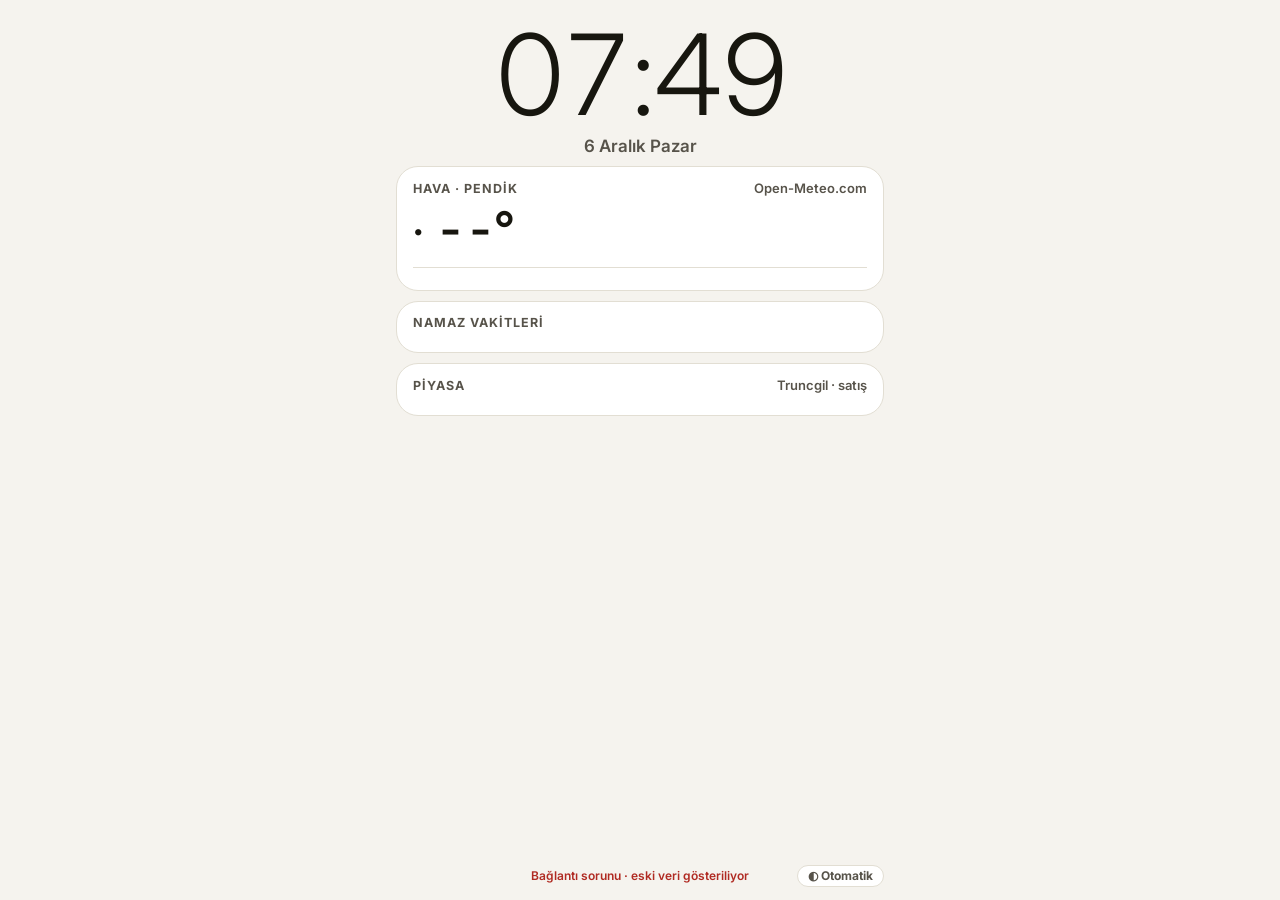
==== ev-paneli/index.html @ a6d19364 "ev-paneli: ilk yayin" ====
<!doctype html>
<html lang="tr">
<head>
<meta charset="utf-8">
<meta name="viewport" content="width=device-width, initial-scale=1, viewport-fit=cover">
<meta name="theme-color" content="#f5f3ee">
<meta name="robots" content="noindex, nofollow">
<link rel="manifest" href="manifest.webmanifest">
<link rel="icon" href="icon-192.png">
<meta name="mobile-web-app-capable" content="yes">
<meta name="apple-mobile-web-app-capable" content="yes">
<title>Ev Paneli</title>
<link rel="preconnect" href="https://fonts.googleapis.com">
<link rel="preconnect" href="https://fonts.gstatic.com" crossorigin>
<link href="https://fonts.googleapis.com/css2?family=Inter:wght@400;500;600;700;800&display=swap" rel="stylesheet">
<style>
  :root {
    --bg: #f5f3ee;
    --card: #ffffff;
    --ink: #17160f;
    --ink-2: #57534a;
    --line: #e2ded3;
    --accent: #a8481f;
    --up: #1f7a45;
    --down: #b02a22;
    --hl: #f9e7dc;
  }
  :root[data-theme="dark"] {
    --bg: #0d0e11;
    --card: #17191d;
    --ink: #f3f2ee;
    --ink-2: #b4b2ab;
    --line: #2a2d33;
    --accent: #f0966a;
    --up: #6fcf95;
    --down: #ee7f78;
    --hl: #33231a;
  }
  * { box-sizing: border-box; margin: 0; padding: 0; }
  html, body { height: 100%; background: var(--bg); }
  body {
    color: var(--ink);
    font-family: "Inter", -apple-system, "Segoe UI", Roboto, "Helvetica Neue", Arial, sans-serif;
    font-weight: 500;
    -webkit-font-smoothing: antialiased;
    -webkit-tap-highlight-color: transparent;
    user-select: none;
    overflow: hidden;
  }
  .num { font-variant-numeric: tabular-nums; font-feature-settings: "tnum" 1; }
  main {
    height: 100%;
    max-width: 520px;
    margin: 0 auto;
    padding: max(14px, env(safe-area-inset-top)) 16px max(14px, env(safe-area-inset-bottom));
    display: flex;
    flex-direction: column;
    gap: 10px;
  }

  /* Saat */
  .clock { text-align: center; padding: 4px 0 0; }
  .time {
    font-size: clamp(64px, 21vw, 112px);
    font-weight: 300;
    letter-spacing: -0.045em;
    line-height: 1;
  }
  .date { margin-top: 6px; font-size: 17px; font-weight: 600; color: var(--ink-2); }

  .card {
    background: var(--card);
    border: 1px solid var(--line);
    border-radius: 22px;
    padding: 13px 16px;
    display: flex; flex-direction: column;
  }
  .label {
    font-size: 12.5px; font-weight: 700; letter-spacing: .08em;
    text-transform: uppercase; color: var(--ink-2); margin-bottom: 9px;
    display: flex; justify-content: space-between; align-items: baseline;
  }
  .label small { font-weight: 600; letter-spacing: 0; text-transform: none; font-size: 13px; }

  /* Hava */
  .wx-top { display: flex; align-items: center; gap: 12px; }
  .wx-icon { font-size: 46px; line-height: 1; }
  .wx-temp { font-size: 48px; font-weight: 600; letter-spacing: -0.03em; line-height: 1; }
  .wx-desc { font-size: 15px; font-weight: 600; color: var(--ink-2); margin-top: 4px; }
  .wx-meta { margin-left: auto; text-align: right; font-size: 13.5px; font-weight: 500; color: var(--ink-2); line-height: 1.4; white-space: nowrap; }
  .wx-meta b { color: var(--ink); font-weight: 700; }
  .days { display: flex; justify-content: space-between; margin-top: 10px; padding-top: 9px; border-top: 1px solid var(--line); }
  .d { text-align: center; flex: 1; }
  .d .dn { font-size: 13px; font-weight: 700; color: var(--ink-2); }
  .d .e { font-size: 24px; margin: 3px 0 2px; line-height: 1.1; }
  .d .hi { font-size: 16px; font-weight: 700; }
  .d .lo { font-size: 13.5px; font-weight: 600; color: var(--ink-2); }
  .d .p { font-size: 11.5px; font-weight: 600; color: var(--accent); height: 14px; }

  /* Namaz */
  .next { font-size: 15px; color: var(--accent); font-weight: 700; text-transform: none; letter-spacing: 0; }
  .prayers { display: grid; grid-template-columns: repeat(6, 1fr); gap: 2px; flex: 1; align-items: center; }
  .pr { text-align: center; padding: 8px 0 7px; border-radius: 12px; }
  .pr .n { font-size: 13px; font-weight: 600; color: var(--ink-2); }
  .pr .v { font-size: 15.5px; font-weight: 700; margin-top: 3px; letter-spacing: -0.02em; }
  .pr.on { background: var(--hl); }
  .pr.on .n { color: var(--accent); font-weight: 700; }

  /* Piyasa */
  .mk { display: grid; grid-template-columns: 1fr 1fr; gap: 9px 12px; flex: 1; align-content: center; }
  .m .n { font-size: 14px; font-weight: 600; color: var(--ink-2); white-space: nowrap; }
  .m .v { font-size: 23px; font-weight: 700; letter-spacing: -0.02em; margin-top: 2px; }
  .m .c { font-size: 13px; font-weight: 700; margin-left: 4px; }
  .up { color: var(--up); } .down { color: var(--down); }

  .footbar { position: relative; margin-top: auto; text-align: center; min-height: 20px; }
  .foot { font-size: 12px; font-weight: 600; color: var(--ink-2); line-height: 20px; }
  #themeBtn {
    position: absolute; right: 0; top: 50%; transform: translateY(-50%);
    font: inherit; font-size: 12px; font-weight: 700; color: var(--ink-2);
    background: var(--card); border: 1px solid var(--line); border-radius: 999px;
    padding: 2px 10px; line-height: 16px; cursor: pointer; user-select: none;
  }
  #themeBtn:active { background: var(--hl); color: var(--accent); }
  #themeBtn:focus, #themeBtn:focus-visible { outline: none; }
  .clock { cursor: pointer; touch-action: manipulation; }
  #toast {
    position: fixed; left: 50%; bottom: 12%; transform: translateX(-50%);
    background: var(--ink); color: var(--bg); font-size: 16px; font-weight: 700;
    padding: 9px 20px; border-radius: 999px; opacity: 0; pointer-events: none;
    transition: opacity .2s; white-space: nowrap; z-index: 10;
  }
  #toast.on { opacity: .94; }
  #themeBtn::after { content: ""; position: absolute; inset: -8px -6px; }
  .stale { color: var(--down); }

  /* Kısa dikey ekran */
  @media (orientation: portrait) and (max-height: 700px) {
    main { gap: 8px; padding-top: 8px; padding-bottom: 8px; }
    .time { font-size: 64px; }
    .card { padding: 12px 14px; }
    .wx-icon, .wx-temp { font-size: 40px; }
  }

  /* Yatay ekran: iki sütun */
  @media (orientation: landscape) and (max-height: 600px) {
    main {
      max-width: none;
      display: grid;
      grid-template-columns: 1fr 1.3fr;
      grid-template-rows: auto 1fr auto;
      grid-template-areas: "clock wx" "mkt prs" "foot foot";
      gap: 8px 10px;
      padding: max(8px, env(safe-area-inset-top)) max(14px, env(safe-area-inset-right)) 4px max(14px, env(safe-area-inset-left));
    }
    .clock { grid-area: clock; display: flex; flex-direction: column; justify-content: center; padding: 0; min-height: 0; }
    #wx { grid-area: wx; } #prs { grid-area: prs; } #mkt { grid-area: mkt; }
    .footbar { grid-area: foot; margin: 0; min-height: 18px; }
    .foot { font-size: 11px; line-height: 18px; }
    #themeBtn { font-size: 11px; padding: 1px 9px; line-height: 15px; }
    .time { font-size: min(34vh, 15vw); }
    .date { margin-top: 2px; font-size: 16px; }
    .card { padding: 9px 13px; border-radius: 16px; min-height: 0; }
    .label { margin-bottom: 6px; font-size: 11.5px; }
    .label small { font-size: 12px; }
    .wx-top { gap: 10px; }
    .wx-icon { font-size: 36px; } .wx-temp { font-size: 38px; }
    .wx-desc { font-size: 13px; margin-top: 2px; }
    .wx-meta { font-size: 12.5px; line-height: 1.2; }
    .days { margin-top: 7px; padding-top: 6px; }
    .d .dn { font-size: 12px; } .d .e { font-size: 20px; margin: 2px 0 1px; }
    .d .hi { font-size: 15px; } .d .lo { font-size: 12.5px; } .d .p { display: none; }
    .next { font-size: 14px; }
    .pr { padding: 8px 0 7px; } .pr .n { font-size: 12.5px; } .pr .v { font-size: 17px; }
    .mk { gap: 4px 8px; align-content: space-around; }
    .m .n { font-size: 12.5px; }
    .m .v { font-size: 21px; margin-top: 1px; }
    .m .c { font-size: 12px; margin-left: 4px; }
  }
</style>
</head>
<body>
<main>
  <section class="clock">
    <div class="time num" id="time">--:--</div>
    <div class="date" id="date">&nbsp;</div>
  </section>

  <section class="card" id="wx">
    <div class="label"><span>Hava · Pendik</span><small id="wx-up">Open-Meteo.com</small></div>
    <div class="wx-top">
      <div class="wx-icon" id="wx-icon">·</div>
      <div>
        <div class="wx-temp num" id="wx-temp">--°</div>
        <div class="wx-desc" id="wx-desc"></div>
      </div>
      <div class="wx-meta" id="wx-meta"></div>
    </div>
    <div class="days" id="days"></div>
  </section>

  <section class="card" id="prs">
    <div class="label"><span>Namaz vakitleri</span><span class="next num" id="next"></span></div>
    <div class="prayers" id="prayers"></div>
  </section>

  <section class="card" id="mkt">
    <div class="label"><span>Piyasa</span><small>Truncgil · satış</small></div>
    <div class="mk" id="mk"></div>
  </section>

  <div id="toast" role="status"></div>
  <div class="footbar"><div class="foot num" id="foot"></div><button id="themeBtn" type="button" aria-label="Tema"></button></div>
</main>

<script>
(function () {
  'use strict';
  var TZ = 'Europe/Istanbul';
  var LAT = 40.875, LON = 29.233;   // Pendik

  /* ---------- Tema: açık öncelikli; ?tema=acik | koyu | oto ---------- */
  var params = new URLSearchParams(location.search);
  var THEMES = ['oto', 'acik', 'koyu'];
  var THEME_LABEL = { oto: '◐ Otomatik', acik: '☀ Açık', koyu: '☾ Koyu' };
  function storedTheme() { try { var v = localStorage.getItem('ep_tema'); return THEMES.indexOf(v) >= 0 ? v : null; } catch (e) { return null; } }
  var themePref = storedTheme() || (THEMES.indexOf(params.get('tema')) >= 0 ? params.get('tema') : 'oto');
  function applyTheme() {
    var dark = false;
    if (themePref === 'koyu') dark = true;
    else if (themePref === 'oto') { var h = istParts().h; dark = (h >= 22 || h < 7); }  // gece 22:00–07:00 koyu
    document.documentElement.setAttribute('data-theme', dark ? 'dark' : 'light');
    var b = document.getElementById('themeBtn'); if (b) b.textContent = THEME_LABEL[themePref];
    var m = document.querySelector('meta[name=theme-color]');
    if (m) m.setAttribute('content', dark ? '#0d0e11' : '#f5f3ee');
  }

  /* ---------- Yardımcılar ---------- */
  function istParts(d) {
    d = d || new Date();
    var f = new Intl.DateTimeFormat('tr-TR', { timeZone: TZ, hour: '2-digit', minute: '2-digit', hourCycle: 'h23',
      day: '2-digit', month: '2-digit', year: 'numeric' }).formatToParts(d);
    var o = {}; f.forEach(function (p) { o[p.type] = p.value; });
    return { h: +o.hour, m: +o.minute, d: o.day, mo: o.month, y: o.year };
  }
  function pad(n) { return (n < 10 ? '0' : '') + n; }
  function $(id) { return document.getElementById(id); }
  function save(k, v) { try { localStorage.setItem('ep_' + k, JSON.stringify({ t: Date.now(), v: v })); } catch (e) {} }
  function load(k) { try { return JSON.parse(localStorage.getItem('ep_' + k)); } catch (e) { return null; } }
  function getJSON(url) {
    return new Promise(function (res, rej) {
      var ctl = ('AbortController' in window) ? new AbortController() : null;
      var to = setTimeout(function () { if (ctl) ctl.abort(); rej(new Error('timeout')); }, 15000);
      fetch(url, ctl ? { signal: ctl.signal } : {}).then(function (r) {
        clearTimeout(to);
        if (!r.ok) throw new Error('HTTP ' + r.status);
        return r.json();
      }).then(res, rej);
    });
  }
  var trNum = new Intl.NumberFormat('tr-TR', { minimumFractionDigits: 2, maximumFractionDigits: 2 });
  var trInt = new Intl.NumberFormat('tr-TR', { maximumFractionDigits: 0 });

  /* ---------- Saat & tarih ---------- */
  var lastMin = -1;
  function tick() {
    var p = istParts();
    if (p.m !== lastMin) {
      lastMin = p.m;
      $('time').textContent = pad(p.h) + ':' + pad(p.m);
      $('date').textContent = new Intl.DateTimeFormat('tr-TR', { timeZone: TZ, weekday: 'long', day: 'numeric', month: 'long' }).format(new Date());
      applyTheme();
      renderPrayers();
      if (p.h === 4 && p.m === 0) location.reload();   // günde bir tazele
    }
  }

  /* ---------- Hava ---------- */
  var WX = {
    0: ['☀️', 'Açık'], 1: ['🌤️', 'Çoğunlukla açık'], 2: ['⛅', 'Parçalı bulutlu'], 3: ['☁️', 'Kapalı'],
    45: ['🌫️', 'Sisli'], 48: ['🌫️', 'Kırağılı sis'],
    51: ['🌦️', 'Hafif çise'], 53: ['🌦️', 'Çise'], 55: ['🌧️', 'Yoğun çise'],
    56: ['🌧️', 'Donan çise'], 57: ['🌧️', 'Donan çise'],
    61: ['🌧️', 'Hafif yağmur'], 63: ['🌧️', 'Yağmur'], 65: ['🌧️', 'Kuvvetli yağmur'],
    66: ['🌧️', 'Donan yağmur'], 67: ['🌧️', 'Donan yağmur'],
    71: ['🌨️', 'Hafif kar'], 73: ['🌨️', 'Kar'], 75: ['❄️', 'Yoğun kar'], 77: ['🌨️', 'Kar taneleri'],
    80: ['🌦️', 'Sağanak'], 81: ['🌧️', 'Sağanak'], 82: ['⛈️', 'Şiddetli sağanak'],
    85: ['🌨️', 'Kar sağanağı'], 86: ['🌨️', 'Kar sağanağı'],
    95: ['⛈️', 'Gök gürültülü fırtına'], 96: ['⛈️', 'Dolu'], 99: ['⛈️', 'Şiddetli dolu']
  };
  function wx(code, isDay) {
    var w = WX[code] || ['·', ''];
    if (isDay === 0 && (code === 0 || code === 1)) return ['🌙', w[1]];
    return w;
  }
  function renderWeather(d) {
    if (!d || !d.current || !d.daily) return;
    var c = d.current, w = wx(c.weather_code, c.is_day), dy = d.daily;
    $('wx-icon').textContent = w[0];
    $('wx-temp').textContent = Math.round(c.temperature_2m) + '°';
    $('wx-desc').textContent = w[1];
    $('wx-meta').innerHTML =
      '<div><b class="num">↑' + Math.round(dy.temperature_2m_max[0]) + '°</b> <b class="num">↓' + Math.round(dy.temperature_2m_min[0]) + '°</b></div>' +
      '<div>Hissedilen <b class="num">' + Math.round(c.apparent_temperature) + '°</b></div>' +
      '<div>Nem <b class="num">%' + Math.round(c.relative_humidity_2m) + '</b></div>' +
      '<div>Rüzgâr <b class="num">' + Math.round(c.wind_speed_10m) + '</b> km/sa</div>';
    // sonraki 5 gün
    var out = '', dayFmt = new Intl.DateTimeFormat('tr-TR', { timeZone: 'UTC', weekday: 'short' });
    for (var i = 1; i <= 5 && i < dy.time.length; i++) {
      var name = dayFmt.format(new Date(dy.time[i] + 'T12:00:00Z')).replace('.', '');
      var dw = wx(dy.weather_code[i], 1), pp = Math.round(Number(dy.precipitation_probability_max[i]) || 0);
      out += '<div class="d"><div class="dn">' + name + '</div><div class="e">' + dw[0] + '</div>' +
        '<div class="hi num">' + Math.round(dy.temperature_2m_max[i]) + '°</div>' +
        '<div class="lo num">' + Math.round(dy.temperature_2m_min[i]) + '°</div>' +
        '<div class="p num">' + (pp >= 30 ? '💧' + pp + '%' : '') + '</div></div>';
    }
    $('days').innerHTML = out;
  }
  function fetchWeather() {
    var url = 'https://api.open-meteo.com/v1/forecast?latitude=' + LAT + '&longitude=' + LON +
      '&current=temperature_2m,apparent_temperature,weather_code,wind_speed_10m,relative_humidity_2m,is_day' +
      '&daily=weather_code,temperature_2m_max,temperature_2m_min,precipitation_probability_max' +
      '&timezone=Europe%2FIstanbul&forecast_days=6';
    return getJSON(url).then(function (d) { save('wx2', d); renderWeather(d); stamp('wx', true); })
      .catch(function () { stamp('wx', false); });
  }

  /* ---------- Namaz ---------- */
  var NAMES = [['Fajr', 'İmsak'], ['Sunrise', 'Güneş'], ['Dhuhr', 'Öğle'], ['Asr', 'İkindi'], ['Maghrib', 'Akşam'], ['Isha', 'Yatsı']];
  var prayerData = null;
  function renderPrayers() {
    if (!prayerData) return;
    var p = istParts(), nowMin = p.h * 60 + p.m, nextIdx = -1, i;
    var mins = NAMES.map(function (n) { var s = prayerData.t[n[0]].slice(0, 5).split(':'); return +s[0] * 60 + +s[1]; });
    for (i = 0; i < mins.length; i++) if (mins[i] > nowMin) { nextIdx = i; break; }
    var html = '';
    NAMES.forEach(function (n, idx) {
      html += '<div class="pr' + (idx === nextIdx ? ' on' : '') + '"><div class="n">' + n[1] + '</div><div class="v num">' +
        prayerData.t[n[0]].slice(0, 5) + '</div></div>';
    });
    $('prayers').innerHTML = html;
    var diff, name;
    if (nextIdx >= 0) { diff = mins[nextIdx] - nowMin; name = NAMES[nextIdx][1]; }
    else { diff = 24 * 60 - nowMin + mins[0]; name = NAMES[0][1]; }
    var hh = Math.floor(diff / 60), mm = diff % 60;
    $('next').textContent = name + ' · ' + (hh ? hh + ' sa ' : '') + mm + ' dk';
  }
  // API'den gelen saatler HTML'e girmeden önce katı biçimle doğrulanır: yalnızca "SS:DD" kabul edilir.
  var TIME_RE = /^([01]\d|2[0-3]):[0-5]\d/;
  function cleanTimes(src) {
    if (!src) return null;
    var out = {};
    for (var i = 0; i < NAMES.length; i++) {
      var v = src[NAMES[i][0]];
      if (typeof v !== 'string' || !TIME_RE.test(v)) return null;
      out[NAMES[i][0]] = v.slice(0, 5);
    }
    return out;
  }
  function fetchPrayers() {
    var p = istParts(), ds = p.d + '-' + p.mo + '-' + p.y;
    if (prayerData && prayerData.date === ds) return Promise.resolve();
    var url = 'https://api.aladhan.com/v1/timings/' + ds + '?latitude=' + LAT + '&longitude=' + LON +
      '&method=13&timezonestring=' + encodeURIComponent(TZ);
    return getJSON(url).then(function (d) {
      var t = cleanTimes(d && d.data && d.data.timings);
      if (!t) throw new Error('geçersiz namaz verisi');
      prayerData = { date: ds, t: t };
      save('pr', prayerData); renderPrayers();
    }).catch(function () {});
  }

  /* ---------- Piyasa ---------- */
  var MK = [['USD', 'Dolar', 2], ['EUR', 'Euro', 2], ['GRA', 'Gram altın', 0], ['CUMHURIYETALTINI', 'Cumhuriyet', 0]];
  function renderMarket(d) {
    var h = '';
    MK.forEach(function (m) {
      var x = d[m[0]]; if (!x) return;
      var ch = +x.Change, cls = ch > 0 ? 'up' : (ch < 0 ? 'down' : '');
      var arrow = ch > 0 ? '▲' : (ch < 0 ? '▼' : '');
      var val = m[2] ? trNum.format(x.Selling) : trInt.format(x.Selling);
      h += '<div class="m"><div class="n">' + m[1] + ' <span class="c num ' + cls + '">' + arrow + '%' + trNum.format(Math.abs(ch)) + '</span></div>' +
        '<div class="v num">' + val + ' ₺</div></div>';
    });
    $('mk').innerHTML = h;
  }
  function fetchMarket() {
    return getJSON('https://finans.truncgil.com/v4/today.json')
      .then(function (d) { save('mk', d); renderMarket(d); stamp('mk', true); })
      .catch(function () { stamp('mk', false); });
  }

  /* ---------- Alt bilgi ---------- */
  var ok = { wx: true, mk: true };
  function stamp(k, good) {
    ok[k] = good;
    var p = istParts();
    $('foot').innerHTML = !(ok.wx && ok.mk) ? '<span class="stale">Bağlantı sorunu · eski veri gösteriliyor</span>' :
      'Güncellendi ' + pad(p.h) + ':' + pad(p.m);
  }

  /* ---------- Ekran açık kalsın ---------- */
  function keepAwake() {
    if ('wakeLock' in navigator && document.visibilityState === 'visible') {
      navigator.wakeLock.request('screen').catch(function () {});
    }
  }
  document.addEventListener('visibilitychange', keepAwake);

  /* ---------- Tema düğmesi: Otomatik → Açık → Koyu ---------- */
  var toastTimer = null;
  function toast(msg) {
    var t = document.getElementById('toast'); t.textContent = msg; t.className = 'on';
    clearTimeout(toastTimer); toastTimer = setTimeout(function () { t.className = ''; }, 1400);
  }
  function cycleTheme() {
    themePref = THEMES[(THEMES.indexOf(themePref) + 1) % THEMES.length];
    try { localStorage.setItem('ep_tema', themePref); } catch (e) {}
    applyTheme();
    toast('Tema: ' + THEME_LABEL[themePref].slice(2));
  }
  document.getElementById('themeBtn').addEventListener('click', cycleTheme);
  document.querySelector('.clock').addEventListener('click', cycleTheme);   // büyük saat alanına dokunmak da temayı değiştirir

  /* ---------- Başlat ---------- */
  function boot() {
    var c;
    if ((c = load('wx2'))) renderWeather(c.v);
    if ((c = load('mk'))) renderMarket(c.v);
    if ((c = load('pr')) && c.v && cleanTimes(c.v.t)) { prayerData = { date: c.v.date, t: cleanTimes(c.v.t) }; }
    tick(); applyTheme();
    fetchWeather(); fetchMarket(); fetchPrayers();
    setInterval(tick, 1000);
    setInterval(fetchWeather, 15 * 60 * 1000);
    setInterval(fetchMarket, 5 * 60 * 1000);
    setInterval(fetchPrayers, 30 * 60 * 1000);
    keepAwake();
  }
  boot();
})();
</script>
</body>
</html>
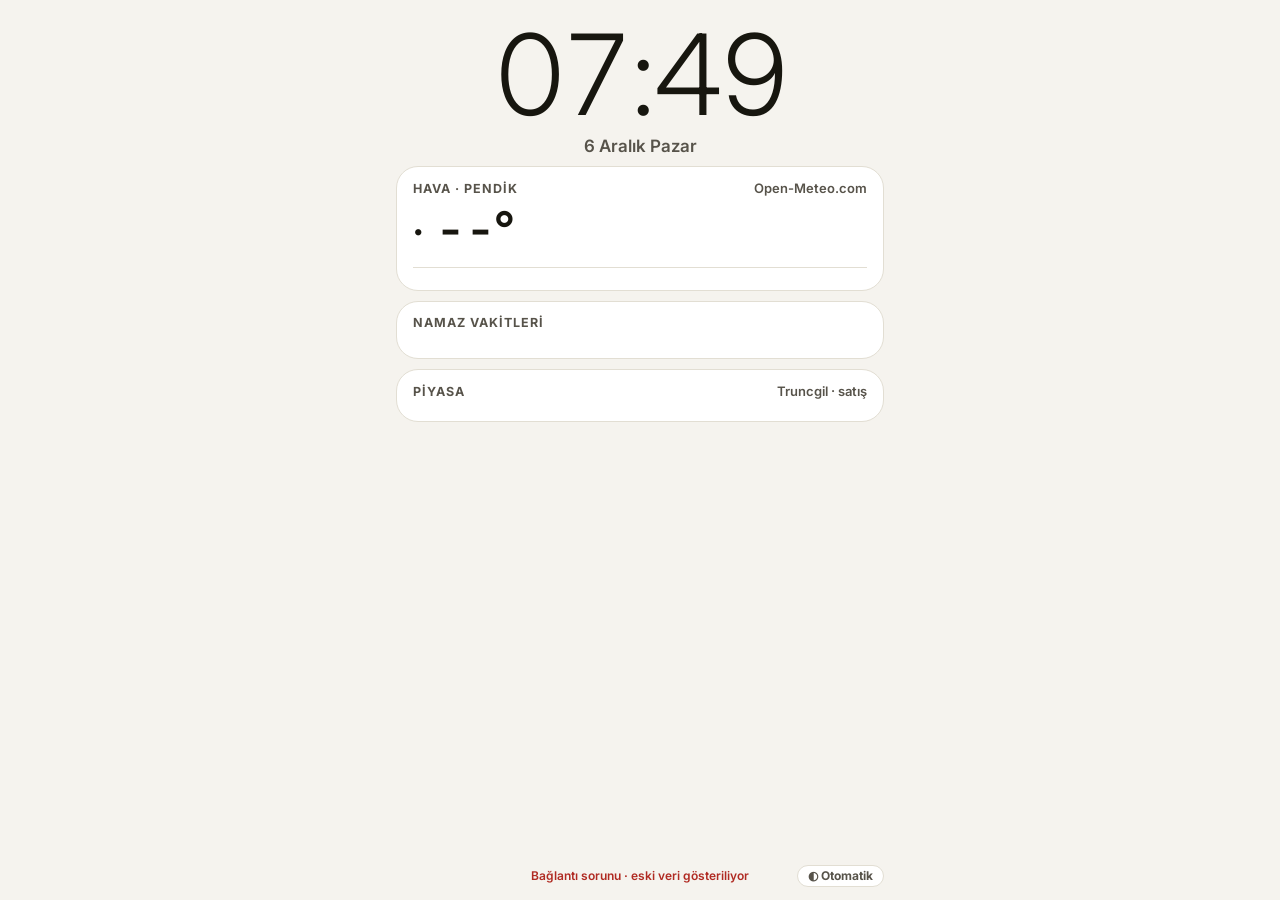
==== commit d7921dd5: "ev-paneli: namaz vakitleri 3x2 duzen" ====
--- a/ev-paneli/index.html
+++ b/ev-paneli/index.html
@@ -99,10 +99,11 @@
 
   /* Namaz */
   .next { font-size: 15px; color: var(--accent); font-weight: 700; text-transform: none; letter-spacing: 0; }
-  .prayers { display: grid; grid-template-columns: repeat(6, 1fr); gap: 2px; flex: 1; align-items: center; }
-  .pr { text-align: center; padding: 8px 0 7px; border-radius: 12px; }
+  /* 3 sütun x 2 satır: İmsak-Güneş | Öğle-İkindi | Akşam-Yatsı (sütun sütun dolar) */
+  .prayers { display: grid; grid-template-columns: repeat(3, minmax(0, 1fr)); grid-template-rows: repeat(2, auto); grid-auto-flow: column; gap: 6px; flex: 1; align-content: center; }
+  .pr { display: flex; flex-direction: column; align-items: center; padding: 8px 4px 7px; border-radius: 12px; }
   .pr .n { font-size: 13px; font-weight: 600; color: var(--ink-2); }
-  .pr .v { font-size: 15.5px; font-weight: 700; margin-top: 3px; letter-spacing: -0.02em; }
+  .pr .v { font-size: 17px; font-weight: 700; letter-spacing: -0.02em; margin-top: 2px; }
   .pr.on { background: var(--hl); }
   .pr.on .n { color: var(--accent); font-weight: 700; }
 
@@ -171,7 +172,9 @@
     .d .dn { font-size: 12px; } .d .e { font-size: 20px; margin: 2px 0 1px; }
     .d .hi { font-size: 15px; } .d .lo { font-size: 12.5px; } .d .p { display: none; }
     .next { font-size: 14px; }
-    .pr { padding: 8px 0 7px; } .pr .n { font-size: 12.5px; } .pr .v { font-size: 17px; }
+    .prayers { gap: 4px 6px; }
+    .pr { flex-direction: row; justify-content: space-between; align-items: baseline; gap: 4px; padding: 8px 10px; }
+    .pr .n { font-size: 12.5px; } .pr .v { font-size: 17px; margin-top: 0; }
     .mk { gap: 4px 8px; align-content: space-around; }
     .m .n { font-size: 12.5px; }
     .m .v { font-size: 21px; margin-top: 1px; }
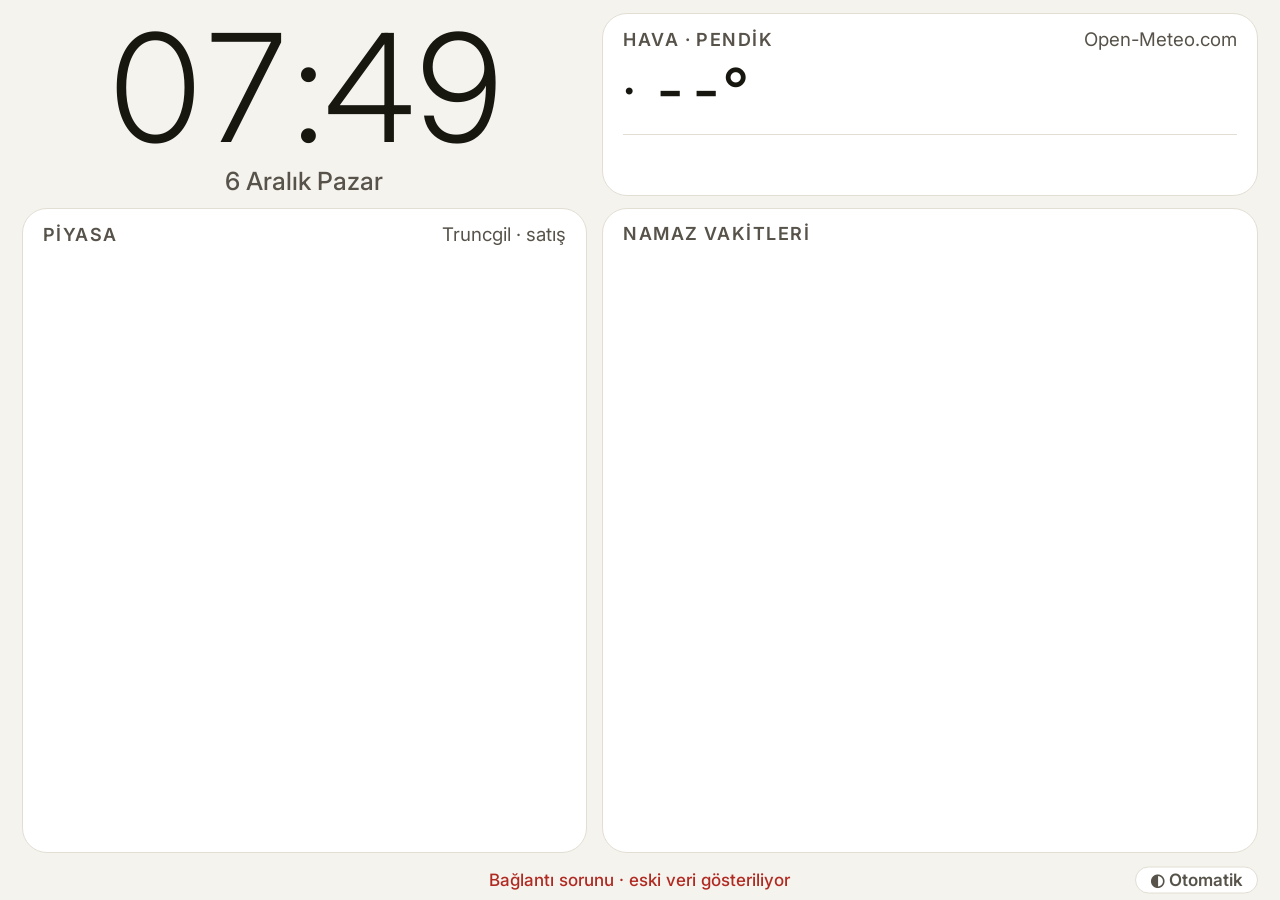
==== commit df6c9a3f: "ev-paneli: daha hafif yazi kalinligi ve her ekran boyutuna orantili yerlesim" ====
--- a/ev-paneli/index.html
+++ b/ev-paneli/index.html
@@ -41,7 +41,7 @@
   body {
     color: var(--ink);
     font-family: "Inter", -apple-system, "Segoe UI", Roboto, "Helvetica Neue", Arial, sans-serif;
-    font-weight: 500;
+    font-weight: 400;
     -webkit-font-smoothing: antialiased;
     -webkit-tap-highlight-color: transparent;
     user-select: none;
@@ -66,7 +66,7 @@
     letter-spacing: -0.045em;
     line-height: 1;
   }
-  .date { margin-top: 6px; font-size: 17px; font-weight: 600; color: var(--ink-2); }
+  .date { margin-top: 6px; font-size: 17px; font-weight: 500; color: var(--ink-2); }
 
   .card {
     background: var(--card);
@@ -76,49 +76,49 @@
     display: flex; flex-direction: column;
   }
   .label {
-    font-size: 12.5px; font-weight: 700; letter-spacing: .08em;
+    font-size: 12.5px; font-weight: 600; letter-spacing: .08em;
     text-transform: uppercase; color: var(--ink-2); margin-bottom: 9px;
     display: flex; justify-content: space-between; align-items: baseline;
   }
-  .label small { font-weight: 600; letter-spacing: 0; text-transform: none; font-size: 13px; }
+  .label small { font-weight: 400; letter-spacing: 0; text-transform: none; font-size: 13px; }
 
   /* Hava */
   .wx-top { display: flex; align-items: center; gap: 12px; }
   .wx-icon { font-size: 46px; line-height: 1; }
-  .wx-temp { font-size: 48px; font-weight: 600; letter-spacing: -0.03em; line-height: 1; }
-  .wx-desc { font-size: 15px; font-weight: 600; color: var(--ink-2); margin-top: 4px; }
-  .wx-meta { margin-left: auto; text-align: right; font-size: 13.5px; font-weight: 500; color: var(--ink-2); line-height: 1.4; white-space: nowrap; }
-  .wx-meta b { color: var(--ink); font-weight: 700; }
+  .wx-temp { font-size: 48px; font-weight: 500; letter-spacing: -0.03em; line-height: 1; }
+  .wx-desc { font-size: 15px; font-weight: 500; color: var(--ink-2); margin-top: 4px; }
+  .wx-meta { margin-left: auto; text-align: right; font-size: 13.5px; font-weight: 400; color: var(--ink-2); line-height: 1.4; white-space: nowrap; }
+  .wx-meta b { color: var(--ink); font-weight: 600; }
   .days { display: flex; justify-content: space-between; margin-top: 10px; padding-top: 9px; border-top: 1px solid var(--line); }
   .d { text-align: center; flex: 1; }
-  .d .dn { font-size: 13px; font-weight: 700; color: var(--ink-2); }
+  .d .dn { font-size: 13px; font-weight: 500; color: var(--ink-2); }
   .d .e { font-size: 24px; margin: 3px 0 2px; line-height: 1.1; }
-  .d .hi { font-size: 16px; font-weight: 700; }
-  .d .lo { font-size: 13.5px; font-weight: 600; color: var(--ink-2); }
-  .d .p { font-size: 11.5px; font-weight: 600; color: var(--accent); height: 14px; }
+  .d .hi { font-size: 16px; font-weight: 600; }
+  .d .lo { font-size: 13.5px; font-weight: 400; color: var(--ink-2); }
+  .d .p { font-size: 11.5px; font-weight: 500; color: var(--accent); height: 14px; }
 
   /* Namaz */
-  .next { font-size: 15px; color: var(--accent); font-weight: 700; text-transform: none; letter-spacing: 0; }
+  .next { font-size: 15px; color: var(--accent); font-weight: 600; text-transform: none; letter-spacing: 0; }
   /* 3 sütun x 2 satır: İmsak-Güneş | Öğle-İkindi | Akşam-Yatsı (sütun sütun dolar) */
   .prayers { display: grid; grid-template-columns: repeat(3, minmax(0, 1fr)); grid-template-rows: repeat(2, auto); grid-auto-flow: column; gap: 6px; flex: 1; align-content: center; }
   .pr { display: flex; flex-direction: column; align-items: center; padding: 8px 4px 7px; border-radius: 12px; }
-  .pr .n { font-size: 13px; font-weight: 600; color: var(--ink-2); }
-  .pr .v { font-size: 17px; font-weight: 700; letter-spacing: -0.02em; margin-top: 2px; }
+  .pr .n { font-size: 13px; font-weight: 500; color: var(--ink-2); }
+  .pr .v { font-size: 17px; font-weight: 600; letter-spacing: -0.02em; margin-top: 2px; }
   .pr.on { background: var(--hl); }
-  .pr.on .n { color: var(--accent); font-weight: 700; }
+  .pr.on .n { color: var(--accent); font-weight: 600; }
 
   /* Piyasa */
   .mk { display: grid; grid-template-columns: 1fr 1fr; gap: 9px 12px; flex: 1; align-content: center; }
-  .m .n { font-size: 14px; font-weight: 600; color: var(--ink-2); white-space: nowrap; }
-  .m .v { font-size: 23px; font-weight: 700; letter-spacing: -0.02em; margin-top: 2px; }
-  .m .c { font-size: 13px; font-weight: 700; margin-left: 4px; }
+  .m .n { font-size: 14px; font-weight: 500; color: var(--ink-2); white-space: nowrap; }
+  .m .v { font-size: 23px; font-weight: 600; letter-spacing: -0.02em; margin-top: 2px; }
+  .m .c { font-size: 13px; font-weight: 600; margin-left: 4px; }
   .up { color: var(--up); } .down { color: var(--down); }
 
   .footbar { position: relative; margin-top: auto; text-align: center; min-height: 20px; }
-  .foot { font-size: 12px; font-weight: 600; color: var(--ink-2); line-height: 20px; }
+  .foot { font-size: 12px; font-weight: 500; color: var(--ink-2); line-height: 20px; }
   #themeBtn {
     position: absolute; right: 0; top: 50%; transform: translateY(-50%);
-    font: inherit; font-size: 12px; font-weight: 700; color: var(--ink-2);
+    font: inherit; font-size: 12px; font-weight: 600; color: var(--ink-2);
     background: var(--card); border: 1px solid var(--line); border-radius: 999px;
     padding: 2px 10px; line-height: 16px; cursor: pointer; user-select: none;
   }
@@ -127,58 +127,103 @@
   .clock { cursor: pointer; touch-action: manipulation; }
   #toast {
     position: fixed; left: 50%; bottom: 12%; transform: translateX(-50%);
-    background: var(--ink); color: var(--bg); font-size: 16px; font-weight: 700;
+    background: var(--ink); color: var(--bg); font-size: 16px; font-weight: 600;
     padding: 9px 20px; border-radius: 999px; opacity: 0; pointer-events: none;
     transition: opacity .2s; white-space: nowrap; z-index: 10;
   }
   #toast.on { opacity: .94; }
-  #themeBtn::after { content: ""; position: absolute; inset: -8px -6px; }
+  #themeBtn::after { content: ""; position: absolute; top: -8px; right: -6px; bottom: -8px; left: -6px; }
   .stale { color: var(--down); }
 
+  /* Dikey ekran: tüm ölçüler --u birimine bağlıdır (tasarım yüksekliği ≈215u; küçük ekranda orantılı küçülür). */
+  @media (orientation: portrait) {
+    :root { --u: min(1vw, 0.465vh, 5px); }
+    main { padding: max(calc(var(--u) * 3.889), env(safe-area-inset-top)) calc(var(--u) * 4.444) max(calc(var(--u) * 3.889), env(safe-area-inset-bottom)); gap: calc(var(--u) * 2.778); }
+    /* Saat */
+  .clock { padding: calc(var(--u) * 1.111) 0 0; }
+    .time { font-size: clamp(calc(var(--u) * 17.778), 21vw, calc(var(--u) * 31.111)); }
+    .date { margin-top: calc(var(--u) * 1.667); font-size: calc(var(--u) * 4.722); }
+    .card { border-radius: calc(var(--u) * 6.111); padding: calc(var(--u) * 3.611) calc(var(--u) * 4.444); }
+    .label { font-size: calc(var(--u) * 3.472); margin-bottom: calc(var(--u) * 2.5); }
+    .label small { font-size: calc(var(--u) * 3.611); }
+    /* Hava */
+  .wx-top { gap: calc(var(--u) * 3.333); }
+    .wx-icon { font-size: calc(var(--u) * 12.778); }
+    .wx-temp { font-size: calc(var(--u) * 13.333); }
+    .wx-desc { font-size: calc(var(--u) * 4.167); margin-top: calc(var(--u) * 1.111); }
+    .wx-meta { font-size: calc(var(--u) * 3.75); }
+    .days { margin-top: calc(var(--u) * 2.778); padding-top: calc(var(--u) * 2.5); }
+    .d .dn { font-size: calc(var(--u) * 3.611); }
+    .d .e { font-size: calc(var(--u) * 6.667); margin: calc(var(--u) * 0.833) 0 calc(var(--u) * 0.556); }
+    .d .hi { font-size: calc(var(--u) * 4.444); }
+    .d .lo { font-size: calc(var(--u) * 3.75); }
+    .d .p { font-size: calc(var(--u) * 3.194); height: calc(var(--u) * 3.889); }
+    /* Namaz */
+  .next { font-size: calc(var(--u) * 4.167); }
+    /* 3 sütun x 2 satır: İmsak-Güneş | Öğle-İkindi | Akşam-Yatsı (sütun sütun dolar) */
+  .prayers { gap: calc(var(--u) * 1.667); }
+    .pr { padding: calc(var(--u) * 2.222) calc(var(--u) * 1.111) calc(var(--u) * 1.944); border-radius: calc(var(--u) * 3.333); }
+    .pr .n { font-size: calc(var(--u) * 3.611); }
+    .pr .v { font-size: calc(var(--u) * 4.722); margin-top: calc(var(--u) * 0.556); }
+    /* Piyasa */
+  .mk { gap: calc(var(--u) * 2.5) calc(var(--u) * 3.333); }
+    .m .n { font-size: calc(var(--u) * 3.889); }
+    .m .v { font-size: calc(var(--u) * 6.389); margin-top: calc(var(--u) * 0.556); }
+    .m .c { font-size: calc(var(--u) * 3.611); margin-left: calc(var(--u) * 1.111); }
+    .footbar { min-height: calc(var(--u) * 5.556); }
+    .foot { font-size: calc(var(--u) * 3.333); line-height: calc(var(--u) * 5.556); }
+    #themeBtn { font-size: calc(var(--u) * 3.333); border-radius: calc(var(--u) * 277.5); padding: calc(var(--u) * 0.556) calc(var(--u) * 2.778); line-height: calc(var(--u) * 4.444); }
+    #toast { font-size: calc(var(--u) * 4.444); padding: calc(var(--u) * 2.5) calc(var(--u) * 5.556); border-radius: calc(var(--u) * 277.5); }
+    #themeBtn::after { top: calc(var(--u) * -2.222); right: calc(var(--u) * -1.667); bottom: calc(var(--u) * -2.222); left: calc(var(--u) * -1.667); }
+    .time { font-size: calc(var(--u) * 21); }
+    main { max-width: 520px; }
+  }
+
   /* Kısa dikey ekran */
-  @media (orientation: portrait) and (max-height: 700px) {
-    main { gap: 8px; padding-top: 8px; padding-bottom: 8px; }
-    .time { font-size: 64px; }
-    .card { padding: 12px 14px; }
-    .wx-icon, .wx-temp { font-size: 40px; }
-  }
-
-  /* Yatay ekran: iki sütun */
-  @media (orientation: landscape) and (max-height: 600px) {
+
+  /* Yatay ekran: iki sütun. Tüm ölçüler tek bir birime (--u) bağlıdır; 640x360'ta 1u = 3,2px.
+     --u hem genişliğe hem yüksekliğe göre küçülür, böylece her yatay ekranda orantılı sığar. */
+  @media (orientation: landscape) {
+    :root { --u: min(0.5vw, 0.9vh, 5px); }
     main {
       max-width: none;
       display: grid;
-      grid-template-columns: 1fr 1.3fr;
-      grid-template-rows: auto 1fr auto;
+      grid-template-columns: minmax(0, 1.12fr) minmax(0, 1.3fr);
+      grid-template-rows: auto minmax(0, 1fr) auto;
       grid-template-areas: "clock wx" "mkt prs" "foot foot";
-      gap: 8px 10px;
-      padding: max(8px, env(safe-area-inset-top)) max(14px, env(safe-area-inset-right)) 4px max(14px, env(safe-area-inset-left));
+      gap: calc(var(--u) * 2.5) calc(var(--u) * 3.1);
+      padding: max(calc(var(--u) * 2.5), env(safe-area-inset-top)) max(calc(var(--u) * 4.4), env(safe-area-inset-right)) calc(var(--u) * 1.3) max(calc(var(--u) * 4.4), env(safe-area-inset-left));
     }
-    .clock { grid-area: clock; display: flex; flex-direction: column; justify-content: center; padding: 0; min-height: 0; }
+    .clock { grid-area: clock; display: flex; flex-direction: column; justify-content: center; padding: 0; min-height: 0; min-width: 0; }
     #wx { grid-area: wx; } #prs { grid-area: prs; } #mkt { grid-area: mkt; }
-    .footbar { grid-area: foot; margin: 0; min-height: 18px; }
-    .foot { font-size: 11px; line-height: 18px; }
-    #themeBtn { font-size: 11px; padding: 1px 9px; line-height: 15px; }
-    .time { font-size: min(34vh, 15vw); }
-    .date { margin-top: 2px; font-size: 16px; }
-    .card { padding: 9px 13px; border-radius: 16px; min-height: 0; }
-    .label { margin-bottom: 6px; font-size: 11.5px; }
-    .label small { font-size: 12px; }
-    .wx-top { gap: 10px; }
-    .wx-icon { font-size: 36px; } .wx-temp { font-size: 38px; }
-    .wx-desc { font-size: 13px; margin-top: 2px; }
-    .wx-meta { font-size: 12.5px; line-height: 1.2; }
-    .days { margin-top: 7px; padding-top: 6px; }
-    .d .dn { font-size: 12px; } .d .e { font-size: 20px; margin: 2px 0 1px; }
-    .d .hi { font-size: 15px; } .d .lo { font-size: 12.5px; } .d .p { display: none; }
-    .next { font-size: 14px; }
-    .prayers { gap: 4px 6px; }
-    .pr { flex-direction: row; justify-content: space-between; align-items: baseline; gap: 4px; padding: 8px 10px; }
-    .pr .n { font-size: 12.5px; } .pr .v { font-size: 17px; margin-top: 0; }
-    .mk { gap: 4px 8px; align-content: space-around; }
-    .m .n { font-size: 12.5px; }
-    .m .v { font-size: 21px; margin-top: 1px; }
-    .m .c { font-size: 12px; margin-left: 4px; }
+    .footbar { grid-area: foot; margin: 0; min-height: calc(var(--u) * 5.6); }
+    .foot { font-size: max(9px, calc(var(--u) * 3.4)); line-height: calc(var(--u) * 5.6); }
+    #themeBtn { font-size: max(9px, calc(var(--u) * 3.4)); padding: calc(var(--u) * 0.3) calc(var(--u) * 2.8); line-height: calc(var(--u) * 4.4); }
+    .time { font-size: calc(var(--u) * 30); }
+    .date { margin-top: calc(var(--u) * 0.6); font-size: max(11px, calc(var(--u) * 5)); }
+    .card { padding: calc(var(--u) * 2.8) calc(var(--u) * 4); border-radius: calc(var(--u) * 5); min-height: 0; min-width: 0; overflow: hidden; }
+    .label { margin-bottom: calc(var(--u) * 1.9); font-size: max(9px, calc(var(--u) * 3.6)); }
+    .label small { font-size: max(9px, calc(var(--u) * 3.75)); }
+    .wx-top { gap: calc(var(--u) * 3.1); }
+    .wx-icon { font-size: calc(var(--u) * 11.3); }
+    .wx-temp { font-size: calc(var(--u) * 11.9); }
+    .wx-desc { font-size: max(10px, calc(var(--u) * 4)); margin-top: calc(var(--u) * 0.6); }
+    .wx-meta { font-size: max(9.5px, calc(var(--u) * 3.9)); line-height: 1.2; }
+    .days { margin-top: calc(var(--u) * 2.2); padding-top: calc(var(--u) * 1.9); }
+    .d .dn { font-size: max(9px, calc(var(--u) * 3.75)); }
+    .d .e { font-size: calc(var(--u) * 6.2); margin: calc(var(--u) * 0.6) 0 calc(var(--u) * 0.3); }
+    .d .hi { font-size: max(10px, calc(var(--u) * 4.7)); }
+    .d .lo { font-size: max(9px, calc(var(--u) * 3.9)); }
+    .d .p { display: none; }
+    .next { font-size: max(10px, calc(var(--u) * 4.4)); }
+    .prayers { gap: calc(var(--u) * 1.3) calc(var(--u) * 1.9); }
+    .pr { flex-direction: row; justify-content: space-between; align-items: baseline; gap: calc(var(--u) * 1); padding: calc(var(--u) * 2.2) calc(var(--u) * 1.6); }
+    .pr .n { font-size: max(9px, calc(var(--u) * 3.9)); }
+    .pr .v { font-size: max(10.5px, calc(var(--u) * 5.1)); margin-top: 0; }
+    .mk { gap: calc(var(--u) * 0.8) calc(var(--u) * 1.8); align-content: space-around; }
+    .m .n { font-size: max(9px, calc(var(--u) * 3.6)); }
+    .m .v { font-size: max(12px, calc(var(--u) * 5.8)); margin-top: 0; letter-spacing: -0.03em; }
+    .m .c { font-size: max(9px, calc(var(--u) * 3.4)); margin-left: calc(var(--u) * 0.8); }
   }
 </style>
 </head>
